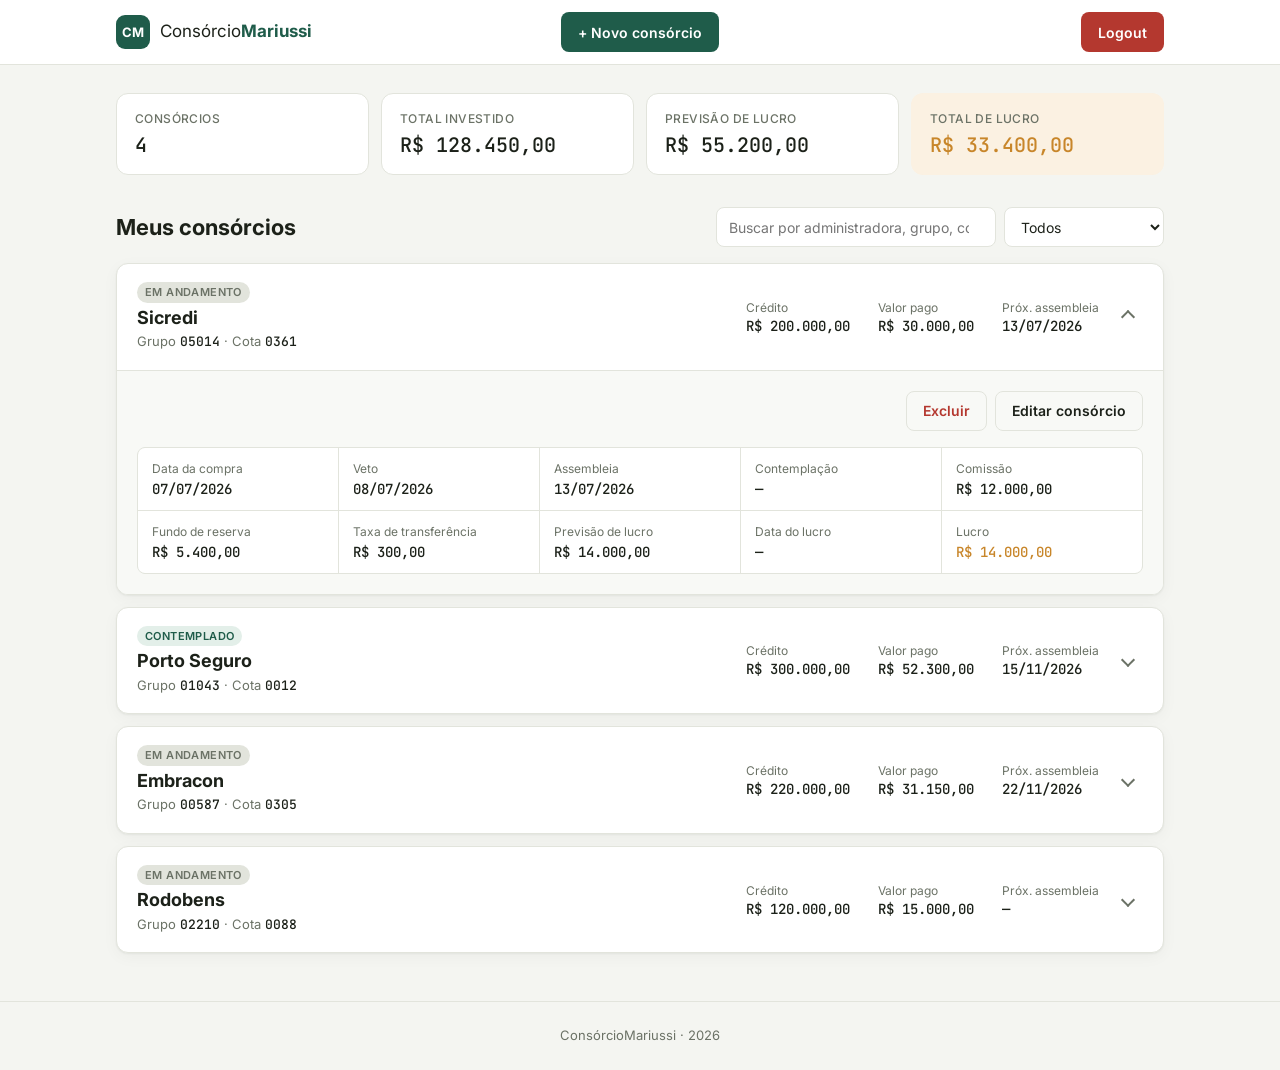
==== web/docs/layout/index.html @ 3d45e92a "API e front do ConsorcioMariussi" ====
<!DOCTYPE html>
<html lang="pt-BR">
<head>
  <meta charset="UTF-8">
  <meta name="viewport" content="width=device-width, initial-scale=1.0">
  <title>ConsórcioMariussi</title>
  <link rel="preconnect" href="https://fonts.googleapis.com">
  <link href="https://fonts.googleapis.com/css2?family=Inter:wght@400;500;600;700&family=JetBrains+Mono:wght@500&display=swap" rel="stylesheet">
  <link rel="stylesheet" href="styles.css">
</head>
<body>

  <!-- ===================== TOPO ===================== -->
  <header class="topbar">
    <div class="container topbar__inner">
      <a href="#" class="brand">
        <span class="brand__mark">CM</span>
        <span class="brand__name">Consórcio<strong>Mariussi</strong></span>
      </a>
      <a href="#novo" class="btn btn--primary topbar__center">+ Novo consórcio</a>
      <a href="login.html" class="btn btn--danger-solid topbar__logout">Logout</a>
    </div>
  </header>

  <main class="container">

    <!-- ===================== RESUMO ===================== -->
    <section class="stats">
      <article class="stat">
        <span class="stat__label">Consórcios</span>
        <span class="stat__value">4</span>
      </article>
      <!-- Soma de ValorPago -->
      <article class="stat">
        <span class="stat__label">Total investido</span>
        <span class="stat__value">R$ 128.450,00</span>
      </article>
      <!-- Soma de PrevisaoLucro -->
      <article class="stat">
        <span class="stat__label">Previsão de lucro</span>
        <span class="stat__value">R$ 55.200,00</span>
      </article>
      <!-- Soma de Lucro -->
      <article class="stat stat--accent">
        <span class="stat__label">Total de lucro</span>
        <span class="stat__value">R$ 33.400,00</span>
      </article>
    </section>

    <!-- ===================== FILTROS ===================== -->
    <section class="toolbar">
      <h1 class="page-title">Meus consórcios</h1>
      <form class="toolbar__filters" action="#" method="get">
        <input type="search" name="busca" placeholder="Buscar por administradora, grupo, cota…" class="input">
        <select name="status" class="input">
          <option value="">Todos</option>
          <option value="contemplado">Contemplados</option>
          <option value="andamento">Em andamento</option>
        </select>
      </form>
    </section>

    <!-- ===================== LISTA ===================== -->
    <section class="list">

      <!-- ---------- Sicredi ---------- -->
      <details class="card" open>
        <summary class="card__head">
          <div class="card__title">
            <span class="badge">Em andamento</span>
            <h2>Sicredi</h2>
            <span class="muted">Grupo <b class="mono">05014</b> · Cota <b class="mono">0361</b></span>
          </div>
          <dl class="card__kpis">
            <div><dt>Crédito</dt><dd>R$ 200.000,00</dd></div>
            <div><dt>Valor pago</dt><dd>R$ 30.000,00</dd></div>
            <div><dt>Próx. assembleia</dt><dd>13/07/2026</dd></div>
          </dl>
          <span class="chevron" aria-hidden="true"></span>
        </summary>
        <div class="card__body">
          <div class="card__actions">
            <a href="#excluir-4" class="btn btn--danger">Excluir</a>
            <a href="#editar-4" class="btn btn--ghost">Editar consórcio</a>
          </div>
          <div class="grid-info">
            <div class="info"><span>Data da compra</span><strong>07/07/2026</strong></div>
            <div class="info"><span>Veto</span><strong>08/07/2026</strong></div>
            <div class="info"><span>Assembleia</span><strong>13/07/2026</strong></div>
            <div class="info"><span>Contemplação</span><strong>—</strong></div>
            <div class="info"><span>Comissão</span><strong>R$ 12.000,00</strong></div>
            <div class="info"><span>Fundo de reserva</span><strong>R$ 5.400,00</strong></div>
            <div class="info"><span>Taxa de transferência</span><strong>R$ 300,00</strong></div>
            <div class="info"><span>Previsão de lucro</span><strong>R$ 14.000,00</strong></div>
            <div class="info"><span>Data do lucro</span><strong>—</strong></div>
            <div class="info info--accent"><span>Lucro</span><strong>R$ 14.000,00</strong></div>
          </div>
        </div>
      </details>

      <!-- ---------- Porto Seguro ---------- -->
      <details class="card">
        <summary class="card__head">
          <div class="card__title">
            <span class="badge badge--success">Contemplado</span>
            <h2>Porto Seguro</h2>
            <span class="muted">Grupo <b class="mono">01043</b> · Cota <b class="mono">0012</b></span>
          </div>
          <dl class="card__kpis">
            <div><dt>Crédito</dt><dd>R$ 300.000,00</dd></div>
            <div><dt>Valor pago</dt><dd>R$ 52.300,00</dd></div>
            <div><dt>Próx. assembleia</dt><dd>15/11/2026</dd></div>
          </dl>
          <span class="chevron" aria-hidden="true"></span>
        </summary>
        <div class="card__body">
          <div class="card__actions">
            <a href="#excluir-1" class="btn btn--danger">Excluir</a>
            <a href="#editar-1" class="btn btn--ghost">Editar consórcio</a>
          </div>
          <div class="grid-info">
            <div class="info"><span>Data da compra</span><strong>10/03/2025</strong></div>
            <div class="info"><span>Veto</span><strong>10/04/2025</strong></div>
            <div class="info"><span>Assembleia</span><strong>15/11/2026</strong></div>
            <div class="info"><span>Contemplação</span><strong>15/09/2026</strong></div>
            <div class="info"><span>Comissão</span><strong>R$ 6.000,00</strong></div>
            <div class="info"><span>Fundo de reserva</span><strong>R$ 3.000,00</strong></div>
            <div class="info"><span>Taxa de transferência</span><strong>R$ 850,00</strong></div>
            <div class="info"><span>Previsão de lucro</span><strong>R$ 22.000,00</strong></div>
            <div class="info"><span>Data do lucro</span><strong>20/12/2026</strong></div>
            <div class="info info--accent"><span>Lucro</span><strong>R$ 19.400,00</strong></div>
          </div>
        </div>
      </details>

      <!-- ---------- Embracon ---------- -->
      <details class="card">
        <summary class="card__head">
          <div class="card__title">
            <span class="badge">Em andamento</span>
            <h2>Embracon</h2>
            <span class="muted">Grupo <b class="mono">00587</b> · Cota <b class="mono">0305</b></span>
          </div>
          <dl class="card__kpis">
            <div><dt>Crédito</dt><dd>R$ 220.000,00</dd></div>
            <div><dt>Valor pago</dt><dd>R$ 31.150,00</dd></div>
            <div><dt>Próx. assembleia</dt><dd>22/11/2026</dd></div>
          </dl>
          <span class="chevron" aria-hidden="true"></span>
        </summary>
        <div class="card__body">
          <div class="card__actions">
            <a href="#excluir-2" class="btn btn--danger">Excluir</a>
            <a href="#editar-1" class="btn btn--ghost">Editar consórcio</a>
          </div>
          <div class="grid-info">
            <div class="info"><span>Data da compra</span><strong>02/08/2025</strong></div>
            <div class="info"><span>Veto</span><strong>—</strong></div>
            <div class="info"><span>Assembleia</span><strong>22/11/2026</strong></div>
            <div class="info"><span>Contemplação</span><strong>—</strong></div>
            <div class="info"><span>Comissão</span><strong>R$ 4.400,00</strong></div>
            <div class="info"><span>Fundo de reserva</span><strong>R$ 2.200,00</strong></div>
            <div class="info"><span>Taxa de transferência</span><strong>—</strong></div>
            <div class="info"><span>Previsão de lucro</span><strong>R$ 19.200,00</strong></div>
            <div class="info"><span>Data do lucro</span><strong>—</strong></div>
            <div class="info info--accent"><span>Lucro</span><strong>—</strong></div>
          </div>
        </div>
      </details>

      <!-- ---------- Rodobens ---------- -->
      <details class="card">
        <summary class="card__head">
          <div class="card__title">
            <span class="badge">Em andamento</span>
            <h2>Rodobens</h2>
            <span class="muted">Grupo <b class="mono">02210</b> · Cota <b class="mono">0088</b></span>
          </div>
          <dl class="card__kpis">
            <div><dt>Crédito</dt><dd>R$ 120.000,00</dd></div>
            <div><dt>Valor pago</dt><dd>R$ 15.000,00</dd></div>
            <div><dt>Próx. assembleia</dt><dd>—</dd></div>
          </dl>
          <span class="chevron" aria-hidden="true"></span>
        </summary>
        <div class="card__body">
          <div class="card__actions">
            <a href="#excluir-3" class="btn btn--danger">Excluir</a>
            <a href="#editar-1" class="btn btn--ghost">Editar consórcio</a>
          </div>
          <div class="grid-info">
            <div class="info"><span>Data da compra</span><strong>18/01/2026</strong></div>
            <div class="info"><span>Veto</span><strong>—</strong></div>
            <div class="info"><span>Assembleia</span><strong>—</strong></div>
            <div class="info"><span>Contemplação</span><strong>—</strong></div>
            <div class="info"><span>Comissão</span><strong>—</strong></div>
            <div class="info"><span>Fundo de reserva</span><strong>—</strong></div>
            <div class="info"><span>Taxa de transferência</span><strong>—</strong></div>
            <div class="info"><span>Previsão de lucro</span><strong>—</strong></div>
            <div class="info"><span>Data do lucro</span><strong>—</strong></div>
            <div class="info info--accent"><span>Lucro</span><strong>—</strong></div>
          </div>
        </div>
      </details>

    </section>
  </main>

  <footer class="footer">
    <div class="container">ConsórcioMariussi · 2026</div>
  </footer>


  <!-- ===================== MODAL: CRIAR ===================== -->
  <div id="novo" class="modal" role="dialog" aria-labelledby="novo-title">
    <a href="#" class="modal__backdrop" aria-label="Fechar"></a>
    <div class="modal__box">
      <header class="modal__head">
        <h2 id="novo-title">Novo consórcio</h2>
        <a href="#" class="modal__close" aria-label="Fechar">×</a>
      </header>

      <form action="/consorcios" method="post" class="form">
        <!-- Exemplo de erro do índice único (Administradora + Grupo + Cota) -->
        <p class="alert alert--error form__alert">Já existe um consórcio dessa administradora com esse grupo e cota.</p>

        <fieldset>
          <legend>Dados principais</legend>
          <div class="form__grid">
            <label class="field field--full">
              <span>Administradora <em>*</em></span>
              <input type="text" name="administradora" required class="input" placeholder="Ex.: Sicredi">
            </label>
            <label class="field">
              <span>Grupo <em>*</em></span>
              <input type="text" name="grupo" required inputmode="numeric" pattern="\d+" class="input" placeholder="Ex.: 05014">
            </label>
            <label class="field">
              <span>Cota <em>*</em></span>
              <input type="text" name="cota" required inputmode="numeric" pattern="\d+" class="input" placeholder="Ex.: 0361">
            </label>
            <label class="field">
              <span>Crédito (R$)</span>
              <input type="number" name="credito" min="0" step="0.01" class="input" placeholder="0,00">
            </label>
            <label class="field">
              <span>Valor pago (R$)</span>
              <input type="number" name="valorPago" step="0.01" class="input" placeholder="0,00">
            </label>
            <label class="field">
              <span>Data da compra</span>
              <input type="date" name="dataCompra" class="input">
            </label>
          </div>
        </fieldset>

        <fieldset>
          <legend>Datas</legend>
          <div class="form__grid">
            <label class="field"><span>Veto</span><input type="date" name="veto" class="input"></label>
            <label class="field"><span>Assembleia</span><input type="date" name="assembleia" class="input"></label>
            <label class="field"><span>Contemplação</span><input type="date" name="contemplacao" class="input"></label>
            <label class="field"><span>Data do lucro</span><input type="date" name="dataLucro" class="input"></label>
          </div>
        </fieldset>

        <fieldset>
          <legend>Valores</legend>
          <div class="form__grid">
            <label class="field"><span>Comissão (R$)</span><input type="number" name="comissao" step="0.01" class="input"></label>
            <label class="field"><span>Fundo de reserva (R$)</span><input type="number" name="fundoReserva" step="0.01" class="input"></label>
            <label class="field"><span>Taxa de transferência (R$)</span><input type="number" name="taxaTransferencia" step="0.01" class="input"></label>
            <label class="field"><span>Previsão de lucro (R$)</span><input type="number" name="previsaoLucro" step="0.01" class="input"></label>
            <label class="field"><span>Lucro (R$)</span><input type="number" name="lucro" step="0.01" class="input"></label>
          </div>
        </fieldset>

        <footer class="modal__foot">
          <a href="#" class="btn btn--ghost">Cancelar</a>
          <button type="submit" class="btn btn--primary">Criar consórcio</button>
        </footer>
      </form>
    </div>
  </div>


  <!-- ===================== MODAL: ATUALIZAR (Sicredi) ===================== -->
  <div id="editar-4" class="modal" role="dialog" aria-labelledby="editar4-title">
    <a href="#" class="modal__backdrop" aria-label="Fechar"></a>
    <div class="modal__box">
      <header class="modal__head">
        <h2 id="editar4-title">Editar consórcio</h2>
        <a href="#" class="modal__close" aria-label="Fechar">×</a>
      </header>

      <form action="/consorcios/4" method="post" class="form">
        <input type="hidden" name="_method" value="put">
        <fieldset>
          <legend>Dados principais</legend>
          <div class="form__grid">
            <label class="field field--full">
              <span>Administradora <em>*</em></span>
              <input type="text" name="administradora" required class="input" value="Sicredi">
            </label>
            <label class="field">
              <span>Grupo <em>*</em></span>
              <input type="text" name="grupo" required inputmode="numeric" pattern="\d+" class="input" value="05014">
            </label>
            <label class="field">
              <span>Cota <em>*</em></span>
              <input type="text" name="cota" required inputmode="numeric" pattern="\d+" class="input" value="0361">
            </label>
            <label class="field">
              <span>Crédito (R$)</span>
              <input type="number" name="credito" min="0" step="0.01" class="input" value="200000.00">
            </label>
            <label class="field">
              <span>Valor pago (R$)</span>
              <input type="number" name="valorPago" step="0.01" class="input" value="30000.00">
            </label>
            <label class="field">
              <span>Data da compra</span>
              <input type="date" name="dataCompra" class="input" value="2026-07-07">
            </label>
          </div>
        </fieldset>
        <fieldset>
          <legend>Datas</legend>
          <div class="form__grid">
            <label class="field"><span>Veto</span><input type="date" name="veto" class="input" value="2026-07-08"></label>
            <label class="field"><span>Assembleia</span><input type="date" name="assembleia" class="input" value="2026-07-13"></label>
            <label class="field"><span>Contemplação</span><input type="date" name="contemplacao" class="input"></label>
            <label class="field"><span>Data do lucro</span><input type="date" name="dataLucro" class="input"></label>
          </div>
        </fieldset>
        <fieldset>
          <legend>Valores</legend>
          <div class="form__grid">
            <label class="field"><span>Comissão (R$)</span><input type="number" name="comissao" step="0.01" class="input" value="12000.00"></label>
            <label class="field"><span>Fundo de reserva (R$)</span><input type="number" name="fundoReserva" step="0.01" class="input" value="5400.00"></label>
            <label class="field"><span>Taxa de transferência (R$)</span><input type="number" name="taxaTransferencia" step="0.01" class="input" value="300.00"></label>
            <label class="field"><span>Previsão de lucro (R$)</span><input type="number" name="previsaoLucro" step="0.01" class="input" value="14000.00"></label>
            <label class="field"><span>Lucro (R$)</span><input type="number" name="lucro" step="0.01" class="input" value="14000.00"></label>
          </div>
        </fieldset>
        <footer class="modal__foot">
          <a href="#" class="btn btn--ghost">Cancelar</a>
          <button type="submit" class="btn btn--primary">Salvar alterações</button>
        </footer>
      </form>
    </div>
  </div>


  <!-- ===================== MODAL: ATUALIZAR (Porto Seguro) ===================== -->
  <div id="editar-1" class="modal" role="dialog" aria-labelledby="editar1-title">
    <a href="#" class="modal__backdrop" aria-label="Fechar"></a>
    <div class="modal__box">
      <header class="modal__head">
        <h2 id="editar1-title">Editar consórcio</h2>
        <a href="#" class="modal__close" aria-label="Fechar">×</a>
      </header>

      <form action="/consorcios/1" method="post" class="form">
        <input type="hidden" name="_method" value="put">
        <fieldset>
          <legend>Dados principais</legend>
          <div class="form__grid">
            <label class="field field--full">
              <span>Administradora <em>*</em></span>
              <input type="text" name="administradora" required class="input" value="Porto Seguro">
            </label>
            <label class="field">
              <span>Grupo <em>*</em></span>
              <input type="text" name="grupo" required inputmode="numeric" pattern="\d+" class="input" value="01043">
            </label>
            <label class="field">
              <span>Cota <em>*</em></span>
              <input type="text" name="cota" required inputmode="numeric" pattern="\d+" class="input" value="0012">
            </label>
            <label class="field">
              <span>Crédito (R$)</span>
              <input type="number" name="credito" min="0" step="0.01" class="input" value="300000.00">
            </label>
            <label class="field">
              <span>Valor pago (R$)</span>
              <input type="number" name="valorPago" step="0.01" class="input" value="52300.00">
            </label>
            <label class="field">
              <span>Data da compra</span>
              <input type="date" name="dataCompra" class="input" value="2025-03-10">
            </label>
          </div>
        </fieldset>
        <fieldset>
          <legend>Datas</legend>
          <div class="form__grid">
            <label class="field"><span>Veto</span><input type="date" name="veto" class="input" value="2025-04-10"></label>
            <label class="field"><span>Assembleia</span><input type="date" name="assembleia" class="input" value="2026-11-15"></label>
            <label class="field"><span>Contemplação</span><input type="date" name="contemplacao" class="input" value="2026-09-15"></label>
            <label class="field"><span>Data do lucro</span><input type="date" name="dataLucro" class="input" value="2026-12-20"></label>
          </div>
        </fieldset>
        <fieldset>
          <legend>Valores</legend>
          <div class="form__grid">
            <label class="field"><span>Comissão (R$)</span><input type="number" name="comissao" step="0.01" class="input" value="6000.00"></label>
            <label class="field"><span>Fundo de reserva (R$)</span><input type="number" name="fundoReserva" step="0.01" class="input" value="3000.00"></label>
            <label class="field"><span>Taxa de transferência (R$)</span><input type="number" name="taxaTransferencia" step="0.01" class="input" value="850.00"></label>
            <label class="field"><span>Previsão de lucro (R$)</span><input type="number" name="previsaoLucro" step="0.01" class="input" value="22000.00"></label>
            <label class="field"><span>Lucro (R$)</span><input type="number" name="lucro" step="0.01" class="input" value="19400.00"></label>
          </div>
        </fieldset>
        <footer class="modal__foot">
          <a href="#" class="btn btn--ghost">Cancelar</a>
          <button type="submit" class="btn btn--primary">Salvar alterações</button>
        </footer>
      </form>
    </div>
  </div>


  <!-- ===================== MODAIS: EXCLUIR ===================== -->
  <div id="excluir-4" class="modal" role="alertdialog" aria-labelledby="excluir4-title">
    <a href="#" class="modal__backdrop" aria-label="Fechar"></a>
    <div class="modal__box modal__box--sm">
      <header class="modal__head">
        <h2 id="excluir4-title">Excluir consórcio</h2>
        <a href="#" class="modal__close" aria-label="Fechar">×</a>
      </header>
      <form action="/consorcios/4" method="post">
        <input type="hidden" name="_method" value="delete">
        <div class="confirm">
          <p>Tem certeza que deseja excluir a cota abaixo? Essa ação não pode ser desfeita.</p>
          <div class="confirm__item">
            <strong>Sicredi</strong>
            <span>Grupo <b class="mono">05014</b> · Cota <b class="mono">0361</b></span>
          </div>
        </div>
        <footer class="modal__foot">
          <a href="#" class="btn btn--ghost">Cancelar</a>
          <button type="submit" class="btn btn--danger-solid">Sim, excluir</button>
        </footer>
      </form>
    </div>
  </div>

  <div id="excluir-1" class="modal" role="alertdialog" aria-labelledby="excluir1-title">
    <a href="#" class="modal__backdrop" aria-label="Fechar"></a>
    <div class="modal__box modal__box--sm">
      <header class="modal__head">
        <h2 id="excluir1-title">Excluir consórcio</h2>
        <a href="#" class="modal__close" aria-label="Fechar">×</a>
      </header>
      <form action="/consorcios/1" method="post">
        <input type="hidden" name="_method" value="delete">
        <div class="confirm">
          <p>Tem certeza que deseja excluir a cota abaixo? Essa ação não pode ser desfeita.</p>
          <div class="confirm__item">
            <strong>Porto Seguro</strong>
            <span>Grupo <b class="mono">01043</b> · Cota <b class="mono">0012</b></span>
          </div>
        </div>
        <footer class="modal__foot">
          <a href="#" class="btn btn--ghost">Cancelar</a>
          <button type="submit" class="btn btn--danger-solid">Sim, excluir</button>
        </footer>
      </form>
    </div>
  </div>

  <div id="excluir-2" class="modal" role="alertdialog" aria-labelledby="excluir2-title">
    <a href="#" class="modal__backdrop" aria-label="Fechar"></a>
    <div class="modal__box modal__box--sm">
      <header class="modal__head">
        <h2 id="excluir2-title">Excluir consórcio</h2>
        <a href="#" class="modal__close" aria-label="Fechar">×</a>
      </header>
      <form action="/consorcios/2" method="post">
        <input type="hidden" name="_method" value="delete">
        <div class="confirm">
          <p>Tem certeza que deseja excluir a cota abaixo? Essa ação não pode ser desfeita.</p>
          <div class="confirm__item">
            <strong>Embracon</strong>
            <span>Grupo <b class="mono">00587</b> · Cota <b class="mono">0305</b></span>
          </div>
        </div>
        <footer class="modal__foot">
          <a href="#" class="btn btn--ghost">Cancelar</a>
          <button type="submit" class="btn btn--danger-solid">Sim, excluir</button>
        </footer>
      </form>
    </div>
  </div>

  <div id="excluir-3" class="modal" role="alertdialog" aria-labelledby="excluir3-title">
    <a href="#" class="modal__backdrop" aria-label="Fechar"></a>
    <div class="modal__box modal__box--sm">
      <header class="modal__head">
        <h2 id="excluir3-title">Excluir consórcio</h2>
        <a href="#" class="modal__close" aria-label="Fechar">×</a>
      </header>
      <form action="/consorcios/3" method="post">
        <input type="hidden" name="_method" value="delete">
        <div class="confirm">
          <p>Tem certeza que deseja excluir a cota abaixo? Essa ação não pode ser desfeita.</p>
          <div class="confirm__item">
            <strong>Rodobens</strong>
            <span>Grupo <b class="mono">02210</b> · Cota <b class="mono">0088</b></span>
          </div>
        </div>
        <footer class="modal__foot">
          <a href="#" class="btn btn--ghost">Cancelar</a>
          <button type="submit" class="btn btn--danger-solid">Sim, excluir</button>
        </footer>
      </form>
    </div>
  </div>

</body>
</html>
---- web/docs/layout/styles.css ----
/* ============ TOKENS ============ */
:root {
  --bg: #f4f5f1;
  --surface: #ffffff;
  --surface-2: #f8f9f6;
  --border: #e2e4dc;
  --text: #1c2119;
  --muted: #6b7266;
  --primary: #1f5c4a;
  --primary-hover: #17493a;
  --primary-soft: #e3efe9;
  --accent: #c8862a;
  --accent-soft: #fbf1e2;
  --danger: #b4382f;
  --danger-soft: #fbe9e7;
  --radius: 12px;
  --radius-sm: 8px;
  --shadow: 0 1px 2px rgba(20, 30, 20, .05), 0 4px 16px rgba(20, 30, 20, .04);
  --font: "Inter", system-ui, sans-serif;
  --mono: "JetBrains Mono", ui-monospace, monospace;
}

@media (prefers-color-scheme: dark) {
  :root {
    --bg: #121512;
    --surface: #1a1e1a;
    --surface-2: #1f241f;
    --border: #2d332c;
    --text: #e8ebe4;
    --muted: #949b8e;
    --primary: #4fae8c;
    --primary-hover: #63c09e;
    --primary-soft: #1f3a30;
    --accent: #e0a54e;
    --accent-soft: #3a2e1c;
    --danger: #e0685d;
    --danger-soft: #3b1f1c;
    --shadow: 0 1px 2px rgba(0, 0, 0, .3);
  }
}

/* ============ BASE ============ */
*, *::before, *::after { box-sizing: border-box; }

body {
  margin: 0;
  font-family: var(--font);
  font-size: 15px;
  line-height: 1.5;
  color: var(--text);
  background: var(--bg);
  -webkit-font-smoothing: antialiased;
}

h1, h2, h3 { margin: 0; line-height: 1.2; }
a { color: inherit; text-decoration: none; }

.container {
  width: 100%;
  max-width: 1080px;
  margin: 0 auto;
  padding: 0 16px;
}

.muted { color: var(--muted); font-size: 13px; }

/* ============ BOTÕES / INPUTS ============ */
.btn {
  display: inline-flex;
  align-items: center;
  justify-content: center;
  gap: 6px;
  height: 40px;
  padding: 0 16px;
  border: 1px solid transparent;
  border-radius: var(--radius-sm);
  font: 600 14px var(--font);
  cursor: pointer;
  white-space: nowrap;
  transition: background .15s, border-color .15s;
}
.btn--primary { background: var(--primary); color: #fff; }
.btn--primary:hover { background: var(--primary-hover); }
.btn--ghost { background: transparent; border-color: var(--border); color: var(--text); }
.btn--ghost:hover { background: var(--surface-2); }

.input {
  width: 100%;
  height: 40px;
  padding: 0 12px;
  border: 1px solid var(--border);
  border-radius: var(--radius-sm);
  background: var(--surface);
  color: var(--text);
  font: 400 14px var(--font);
}
.input:focus {
  outline: none;
  border-color: var(--primary);
  box-shadow: 0 0 0 3px var(--primary-soft);
}
.input:invalid:not(:placeholder-shown) { border-color: var(--danger); }

/* ============ TOPBAR ============ */
.topbar {
  position: sticky;
  top: 0;
  z-index: 10;
  background: var(--surface);
  border-bottom: 1px solid var(--border);
}
.topbar__inner {
  display: flex;
  align-items: center;
  justify-content: space-between;
  height: 64px;
}
.brand { display: flex; align-items: center; gap: 10px; }
.brand__mark {
  display: grid;
  place-items: center;
  width: 34px;
  height: 34px;
  border-radius: 9px;
  background: var(--primary);
  color: #fff;
  font: 700 13px var(--font);
  letter-spacing: .5px;
}
.brand__name { font-size: 17px; }
.brand__name strong { color: var(--primary); }

/* ============ STATS ============ */
.stats {
  display: grid;
  grid-template-columns: repeat(4, 1fr);
  gap: 12px;
  margin: 28px 0 32px;
}
.stat {
  display: flex;
  flex-direction: column;
  gap: 4px;
  padding: 16px 18px;
  background: var(--surface);
  border: 1px solid var(--border);
  border-radius: var(--radius);
}
.stat__label { font-size: 12px; font-weight: 500; color: var(--muted); text-transform: uppercase; letter-spacing: .4px; }
.stat__value { font: 500 20px var(--mono); font-variant-numeric: tabular-nums; }
.stat--accent { background: var(--accent-soft); border-color: transparent; }
.stat--accent .stat__value { color: var(--accent); }

/* ============ TOOLBAR ============ */
.toolbar {
  display: flex;
  align-items: center;
  justify-content: space-between;
  gap: 16px;
  margin-bottom: 16px;
}
.page-title { font-size: 22px; }
.toolbar__filters { display: flex; gap: 8px; }
.toolbar__filters input { width: 280px; }
.toolbar__filters select { width: 160px; }

/* ============ CARDS ============ */
.list { display: flex; flex-direction: column; gap: 12px; margin-bottom: 48px; }

.card {
  background: var(--surface);
  border: 1px solid var(--border);
  border-radius: var(--radius);
  box-shadow: var(--shadow);
  overflow: hidden;
}

.card__head {
  display: grid;
  grid-template-columns: 1fr auto 20px;
  align-items: center;
  gap: 24px;
  padding: 18px 20px;
  cursor: pointer;
  list-style: none;
}
.card__head::-webkit-details-marker { display: none; }
.card__head:hover { background: var(--surface-2); }

.card__title { display: flex; flex-direction: column; gap: 4px; align-items: flex-start; }
.card__title h2 { font-size: 18px; }

.card__kpis { display: flex; gap: 28px; margin: 0; }
.card__kpis div { display: flex; flex-direction: column; }
.card__kpis dt { font-size: 12px; color: var(--muted); }
.card__kpis dd { margin: 0; font: 500 14px var(--mono); font-variant-numeric: tabular-nums; }

.chevron {
  width: 10px;
  height: 10px;
  border-right: 2px solid var(--muted);
  border-bottom: 2px solid var(--muted);
  transform: rotate(45deg);
  transition: transform .2s;
}
.card[open] .chevron { transform: rotate(-135deg); }

.card__body {
  padding: 20px;
  border-top: 1px solid var(--border);
  background: var(--surface-2);
}
.card__actions { display: flex; justify-content: flex-end; margin-bottom: 16px; }

.badge {
  display: inline-block;
  padding: 2px 8px;
  border-radius: 999px;
  background: var(--border);
  color: var(--muted);
  font-size: 11px;
  font-weight: 600;
  text-transform: uppercase;
  letter-spacing: .4px;
}
.badge--success { background: var(--primary-soft); color: var(--primary); }

/* ============ INFO GRID ============ */
.grid-info {
  display: grid;
  grid-template-columns: repeat(5, 1fr);
  gap: 1px;
  background: var(--border);
  border: 1px solid var(--border);
  border-radius: var(--radius-sm);
  overflow: hidden;
  margin-bottom: 24px;
}
.info {
  display: flex;
  flex-direction: column;
  gap: 2px;
  padding: 12px 14px;
  background: var(--surface);
}
.info span { font-size: 12px; color: var(--muted); }
.info strong { font: 500 14px var(--mono); font-variant-numeric: tabular-nums; }
.info--accent strong { color: var(--accent); }

.mono { font-family: var(--mono); font-weight: 500; color: var(--text); }
.alert.form__alert { margin: 20px 24px 0; }
.grid-info:last-child { margin-bottom: 0; }

/* ============ COTAS (não usado mais — pode remover) ============ */
.cotas h3 { font-size: 14px; margin-bottom: 12px; }
.cotas__list {
  display: flex;
  flex-wrap: wrap;
  gap: 8px;
  margin: 0 0 16px;
  padding: 0;
  list-style: none;
}
.cota {
  display: flex;
  align-items: center;
  gap: 4px;
  padding: 4px 4px 4px 12px;
  background: var(--surface);
  border: 1px solid var(--border);
  border-radius: 999px;
}
.cota form { margin: 0; }
.cota__num { font: 500 13px var(--mono); }
.cota__remove {
  display: grid;
  place-items: center;
  width: 24px;
  height: 24px;
  border: 0;
  border-radius: 50%;
  background: transparent;
  color: var(--muted);
  font-size: 18px;
  line-height: 1;
  cursor: pointer;
}
.cota__remove:hover { background: var(--danger-soft); color: var(--danger); }

.cotas__add { display: flex; gap: 8px; max-width: 360px; }

.empty { color: var(--muted); font-size: 14px; margin: 0 0 16px; }

.alert {
  margin: 12px 0 0;
  padding: 10px 12px;
  border-radius: var(--radius-sm);
  font-size: 13px;
}
.alert--error { background: var(--danger-soft); color: var(--danger); }

/* ============ MODAL (CSS :target) ============ */
.modal {
  position: fixed;
  inset: 0;
  z-index: 50;
  display: none;
  align-items: flex-start;
  justify-content: center;
  padding: 40px 16px;
  overflow-y: auto;
}
.modal:target { display: flex; }

.modal__backdrop {
  position: fixed;
  inset: 0;
  background: rgba(10, 15, 10, .5);
}
.modal__box {
  position: relative;
  width: 100%;
  max-width: 640px;
  background: var(--surface);
  border-radius: var(--radius);
  box-shadow: 0 20px 60px rgba(0, 0, 0, .25);
  animation: pop .18s ease-out;
}
@keyframes pop { from { opacity: 0; transform: translateY(8px); } }

.modal__head {
  display: flex;
  align-items: center;
  justify-content: space-between;
  padding: 18px 24px;
  border-bottom: 1px solid var(--border);
}
.modal__head h2 { font-size: 18px; }
.modal__close { font-size: 24px; line-height: 1; color: var(--muted); }
.modal__close:hover { color: var(--text); }

.modal__foot {
  display: flex;
  justify-content: flex-end;
  gap: 8px;
  padding: 16px 24px;
  border-top: 1px solid var(--border);
}

/* ============ FORM ============ */
.form fieldset {
  margin: 0;
  padding: 20px 24px 4px;
  border: 0;
}
.form legend {
  float: left;
  width: 100%;
  padding: 0;
  margin-bottom: 12px;
  font-size: 12px;
  font-weight: 600;
  color: var(--muted);
  text-transform: uppercase;
  letter-spacing: .5px;
}
.form__grid {
  clear: both;
  display: grid;
  grid-template-columns: repeat(2, 1fr);
  gap: 12px 16px;
}
.field { display: flex; flex-direction: column; gap: 6px; }
.field span { font-size: 13px; font-weight: 500; }
.field em { color: var(--danger); font-style: normal; }
.field--full { grid-column: 1 / -1; }

/* ============ FOOTER ============ */
.footer {
  padding: 24px 0;
  border-top: 1px solid var(--border);
  color: var(--muted);
  font-size: 13px;
  text-align: center;
}

/* ============ RESPONSIVO ============ */
@media (max-width: 900px) {
  .stats { grid-template-columns: repeat(2, 1fr); }
  .grid-info { grid-template-columns: repeat(2, 1fr); }
  .card__head { grid-template-columns: 1fr 20px; }
  .card__kpis { grid-column: 1 / -1; grid-row: 2; }
  .toolbar { flex-direction: column; align-items: stretch; }
  .toolbar__filters input { width: 100%; }
}

@media (max-width: 560px) {
  .stats { grid-template-columns: 1fr 1fr; gap: 8px; }
  .stat__value { font-size: 16px; }
  .card__kpis { flex-wrap: wrap; gap: 12px 20px; }
  .form__grid { grid-template-columns: 1fr; }
  .cotas__add { max-width: none; }
  .topbar .btn { padding: 0 12px; font-size: 13px; }
  .brand__name { display: none; }
}

/* ============ EXCLUIR ============ */
.card__actions { gap: 8px; }
.btn--danger { background: transparent; border-color: var(--border); color: var(--danger); }
.btn--danger:hover { background: var(--danger-soft); border-color: var(--danger-soft); }
.btn--danger-solid { background: var(--danger); color: #fff; }
.btn--danger-solid:hover { filter: brightness(.92); }

.modal__box--sm { max-width: 440px; margin-top: 10vh; }
.confirm { padding: 20px 24px; }
.confirm p { margin: 0 0 16px; color: var(--muted); font-size: 14px; }
.confirm__item {
  display: flex;
  flex-direction: column;
  gap: 2px;
  padding: 12px 14px;
  border: 1px solid var(--border);
  border-left: 3px solid var(--danger);
  border-radius: var(--radius-sm);
  background: var(--surface-2);
}
.confirm__item span { font-size: 13px; color: var(--muted); }

/* ============ AUTH (login / cadastro) ============ */
.auth {
  display: grid;
  grid-template-columns: minmax(0, 5fr) minmax(0, 6fr);
  min-height: 100vh;
}

.auth__side {
  position: relative;
  display: flex;
  flex-direction: column;
  justify-content: space-between;
  gap: 40px;
  padding: 40px 48px;
  background: var(--primary);
  color: #fff;
  overflow: hidden;
}
/* textura sutil */
.auth__side::after {
  content: "";
  position: absolute;
  right: -120px;
  bottom: -120px;
  width: 360px;
  height: 360px;
  border-radius: 50%;
  border: 60px solid rgba(255, 255, 255, .05);
  pointer-events: none;
}
.brand--light .brand__mark { background: #fff; color: var(--primary); }
.brand--light .brand__name strong { color: #fff; }

.auth__pitch h2 { font-size: 28px; line-height: 1.25; max-width: 380px; margin-bottom: 12px; }
.auth__pitch p { margin: 0; opacity: .8; max-width: 360px; }
.auth__list { margin: 0; padding: 0; list-style: none; display: flex; flex-direction: column; gap: 10px; }
.auth__list li { position: relative; padding-left: 24px; opacity: .9; }
.auth__list li::before {
  content: "";
  position: absolute;
  left: 2px;
  top: 6px;
  width: 10px;
  height: 6px;
  border-left: 2px solid var(--accent);
  border-bottom: 2px solid var(--accent);
  transform: rotate(-45deg);
}

.auth__preview {
  position: relative;
  z-index: 1;
  max-width: 340px;
  background: rgba(255, 255, 255, .08);
  border: 1px solid rgba(255, 255, 255, .14);
  border-radius: var(--radius);
}
.auth__preview-row {
  display: flex;
  justify-content: space-between;
  gap: 12px;
  padding: 14px 16px;
  font-size: 13px;
}
.auth__preview-row + .auth__preview-row { border-top: 1px solid rgba(255, 255, 255, .12); }
.auth__preview-row span { opacity: .75; }
.auth__preview-row strong { font: 500 14px var(--mono); }
.auth__preview-row--accent strong { color: #f3c47e; }

.auth__main {
  display: flex;
  align-items: center;
  justify-content: center;
  padding: 40px 16px;
  background: var(--bg);
}
.auth__box { width: 100%; max-width: 400px; }
.auth__brand-mobile { display: none; margin-bottom: 32px; }

.auth__head { margin-bottom: 24px; }
.auth__head h1 { font-size: 26px; margin-bottom: 6px; }
.auth__head .muted { font-size: 14px; }
.alert.auth__alert { margin: 0 0 20px; }

.auth__form { display: flex; flex-direction: column; gap: 16px; }
.auth__grid { display: grid; grid-template-columns: 1fr 1fr; gap: 12px; }

.field__row { display: flex; justify-content: space-between; align-items: baseline; }
.link { color: var(--primary); font-weight: 500; font-size: 13px; }
.link:hover { text-decoration: underline; }
.check .link { font-size: inherit; }

.check { display: flex; align-items: flex-start; gap: 10px; font-size: 14px; cursor: pointer; }
.check input { width: 16px; height: 16px; margin: 2px 0 0; accent-color: var(--primary); flex-shrink: 0; }

.hint { margin: -8px 0 0; font-size: 12px; color: var(--muted); }
.btn--block { width: 100%; height: 44px; margin-top: 4px; }

.auth__switch { margin: 24px 0 0; text-align: center; font-size: 14px; color: var(--muted); }
.auth__switch .link { font-size: 14px; }

/* botão Sair no topo do app */
.topbar__actions { display: flex; align-items: center; gap: 8px; }

@media (max-width: 860px) {
  .auth { grid-template-columns: 1fr; }
  .auth__side { display: none; }
  .auth__brand-mobile { display: flex; }
}
@media (max-width: 420px) {
  .auth__grid { grid-template-columns: 1fr; }
}
@media (max-width: 560px) {
  .auth__brand-mobile .brand__name { display: inline; }
}

/* ============ AUTH SIMPLES (login / cadastro) ============ */
.auth-simple {
  display: flex;
  align-items: center;
  justify-content: center;
  min-height: 100vh;
  padding: 24px 16px;
}
.auth-card {
  width: 100%;
  max-width: 380px;
  padding: 32px 28px;
  background: var(--surface);
  border: 1px solid var(--border);
  border-radius: var(--radius);
  box-shadow: var(--shadow);
}
.auth-card__brand { justify-content: center; margin-bottom: 28px; }
.auth-card__title { font-size: 22px; text-align: center; margin-bottom: 24px; }
.alert.auth-card__alert { margin: 0 0 20px; }
@media (max-width: 560px) {
  .auth-card__brand .brand__name { display: inline; }
}

/* ============ TOPBAR: logo | novo consórcio | logout ============ */
.topbar__inner {
  display: grid;
  grid-template-columns: 1fr auto 1fr;
  gap: 12px;
}
.topbar__inner .brand { justify-self: start; }
.topbar__center { justify-self: center; }
.topbar__logout { justify-self: end; }
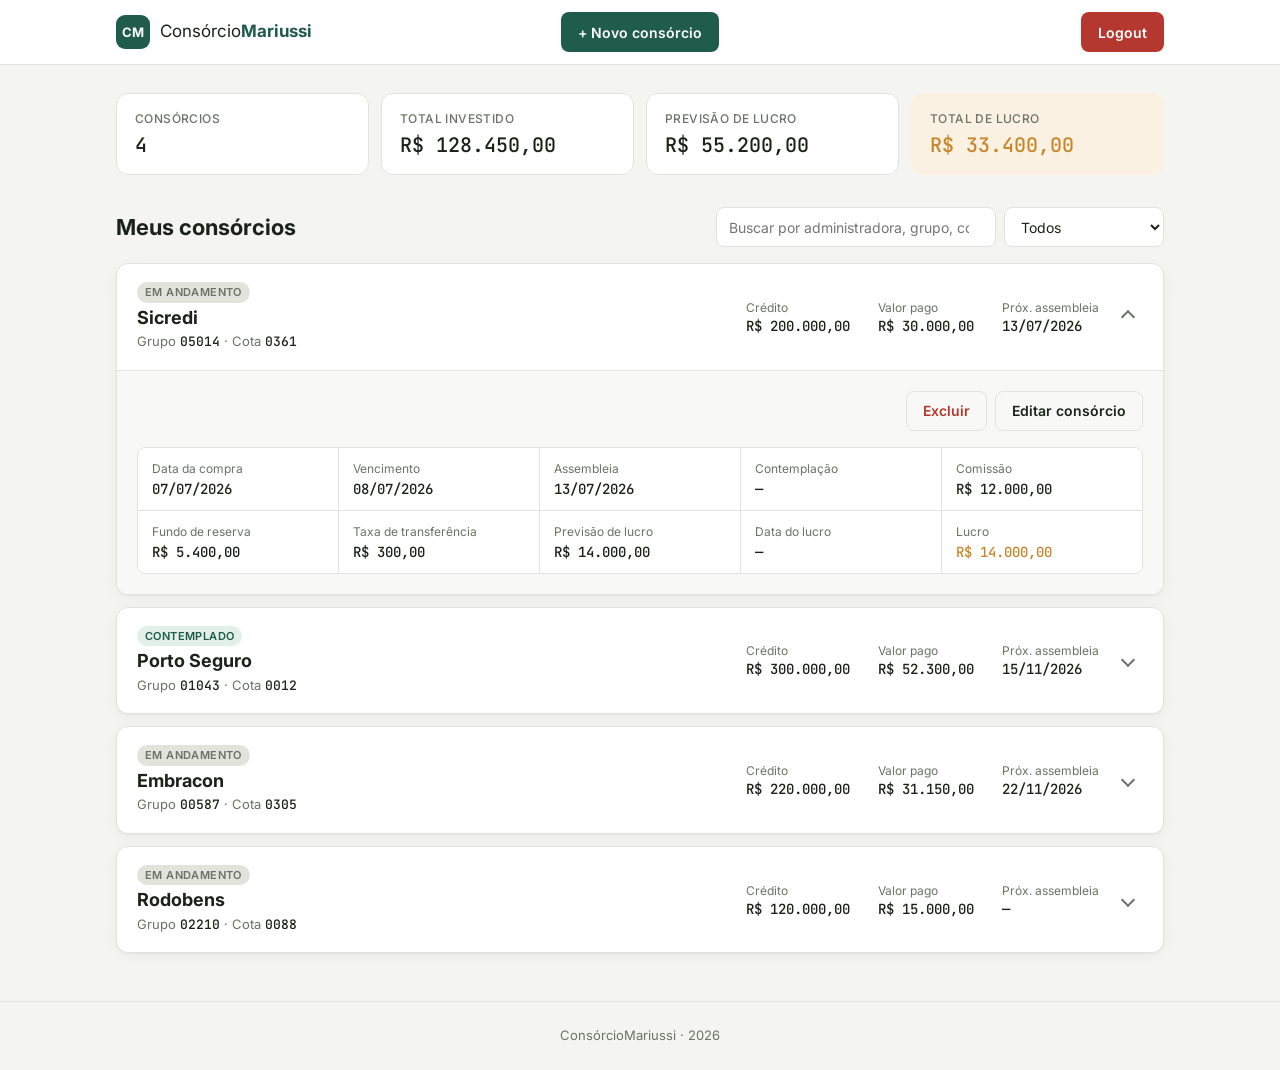
==== commit 02cbb57a: "Renomeia campo Veto para Vencimento Atualiza models, contrato da API, componentes, layout e specs. A" ====
--- a/web/docs/layout/index.html
+++ b/web/docs/layout/index.html
@@ -85,7 +85,7 @@
           </div>
           <div class="grid-info">
             <div class="info"><span>Data da compra</span><strong>07/07/2026</strong></div>
-            <div class="info"><span>Veto</span><strong>08/07/2026</strong></div>
+            <div class="info"><span>Vencimento</span><strong>08/07/2026</strong></div>
             <div class="info"><span>Assembleia</span><strong>13/07/2026</strong></div>
             <div class="info"><span>Contemplação</span><strong>—</strong></div>
             <div class="info"><span>Comissão</span><strong>R$ 12.000,00</strong></div>
@@ -120,7 +120,7 @@
           </div>
           <div class="grid-info">
             <div class="info"><span>Data da compra</span><strong>10/03/2025</strong></div>
-            <div class="info"><span>Veto</span><strong>10/04/2025</strong></div>
+            <div class="info"><span>Vencimento</span><strong>10/04/2025</strong></div>
             <div class="info"><span>Assembleia</span><strong>15/11/2026</strong></div>
             <div class="info"><span>Contemplação</span><strong>15/09/2026</strong></div>
             <div class="info"><span>Comissão</span><strong>R$ 6.000,00</strong></div>
@@ -155,7 +155,7 @@
           </div>
           <div class="grid-info">
             <div class="info"><span>Data da compra</span><strong>02/08/2025</strong></div>
-            <div class="info"><span>Veto</span><strong>—</strong></div>
+            <div class="info"><span>Vencimento</span><strong>—</strong></div>
             <div class="info"><span>Assembleia</span><strong>22/11/2026</strong></div>
             <div class="info"><span>Contemplação</span><strong>—</strong></div>
             <div class="info"><span>Comissão</span><strong>R$ 4.400,00</strong></div>
@@ -190,7 +190,7 @@
           </div>
           <div class="grid-info">
             <div class="info"><span>Data da compra</span><strong>18/01/2026</strong></div>
-            <div class="info"><span>Veto</span><strong>—</strong></div>
+            <div class="info"><span>Vencimento</span><strong>—</strong></div>
             <div class="info"><span>Assembleia</span><strong>—</strong></div>
             <div class="info"><span>Contemplação</span><strong>—</strong></div>
             <div class="info"><span>Comissão</span><strong>—</strong></div>
@@ -257,7 +257,7 @@
         <fieldset>
           <legend>Datas</legend>
           <div class="form__grid">
-            <label class="field"><span>Veto</span><input type="date" name="veto" class="input"></label>
+            <label class="field"><span>Vencimento</span><input type="date" name="vencimento" class="input"></label>
             <label class="field"><span>Assembleia</span><input type="date" name="assembleia" class="input"></label>
             <label class="field"><span>Contemplação</span><input type="date" name="contemplacao" class="input"></label>
             <label class="field"><span>Data do lucro</span><input type="date" name="dataLucro" class="input"></label>
@@ -327,7 +327,7 @@
         <fieldset>
           <legend>Datas</legend>
           <div class="form__grid">
-            <label class="field"><span>Veto</span><input type="date" name="veto" class="input" value="2026-07-08"></label>
+            <label class="field"><span>Vencimento</span><input type="date" name="vencimento" class="input" value="2026-07-08"></label>
             <label class="field"><span>Assembleia</span><input type="date" name="assembleia" class="input" value="2026-07-13"></label>
             <label class="field"><span>Contemplação</span><input type="date" name="contemplacao" class="input"></label>
             <label class="field"><span>Data do lucro</span><input type="date" name="dataLucro" class="input"></label>
@@ -395,7 +395,7 @@
         <fieldset>
           <legend>Datas</legend>
           <div class="form__grid">
-            <label class="field"><span>Veto</span><input type="date" name="veto" class="input" value="2025-04-10"></label>
+            <label class="field"><span>Vencimento</span><input type="date" name="vencimento" class="input" value="2025-04-10"></label>
             <label class="field"><span>Assembleia</span><input type="date" name="assembleia" class="input" value="2026-11-15"></label>
             <label class="field"><span>Contemplação</span><input type="date" name="contemplacao" class="input" value="2026-09-15"></label>
             <label class="field"><span>Data do lucro</span><input type="date" name="dataLucro" class="input" value="2026-12-20"></label>
